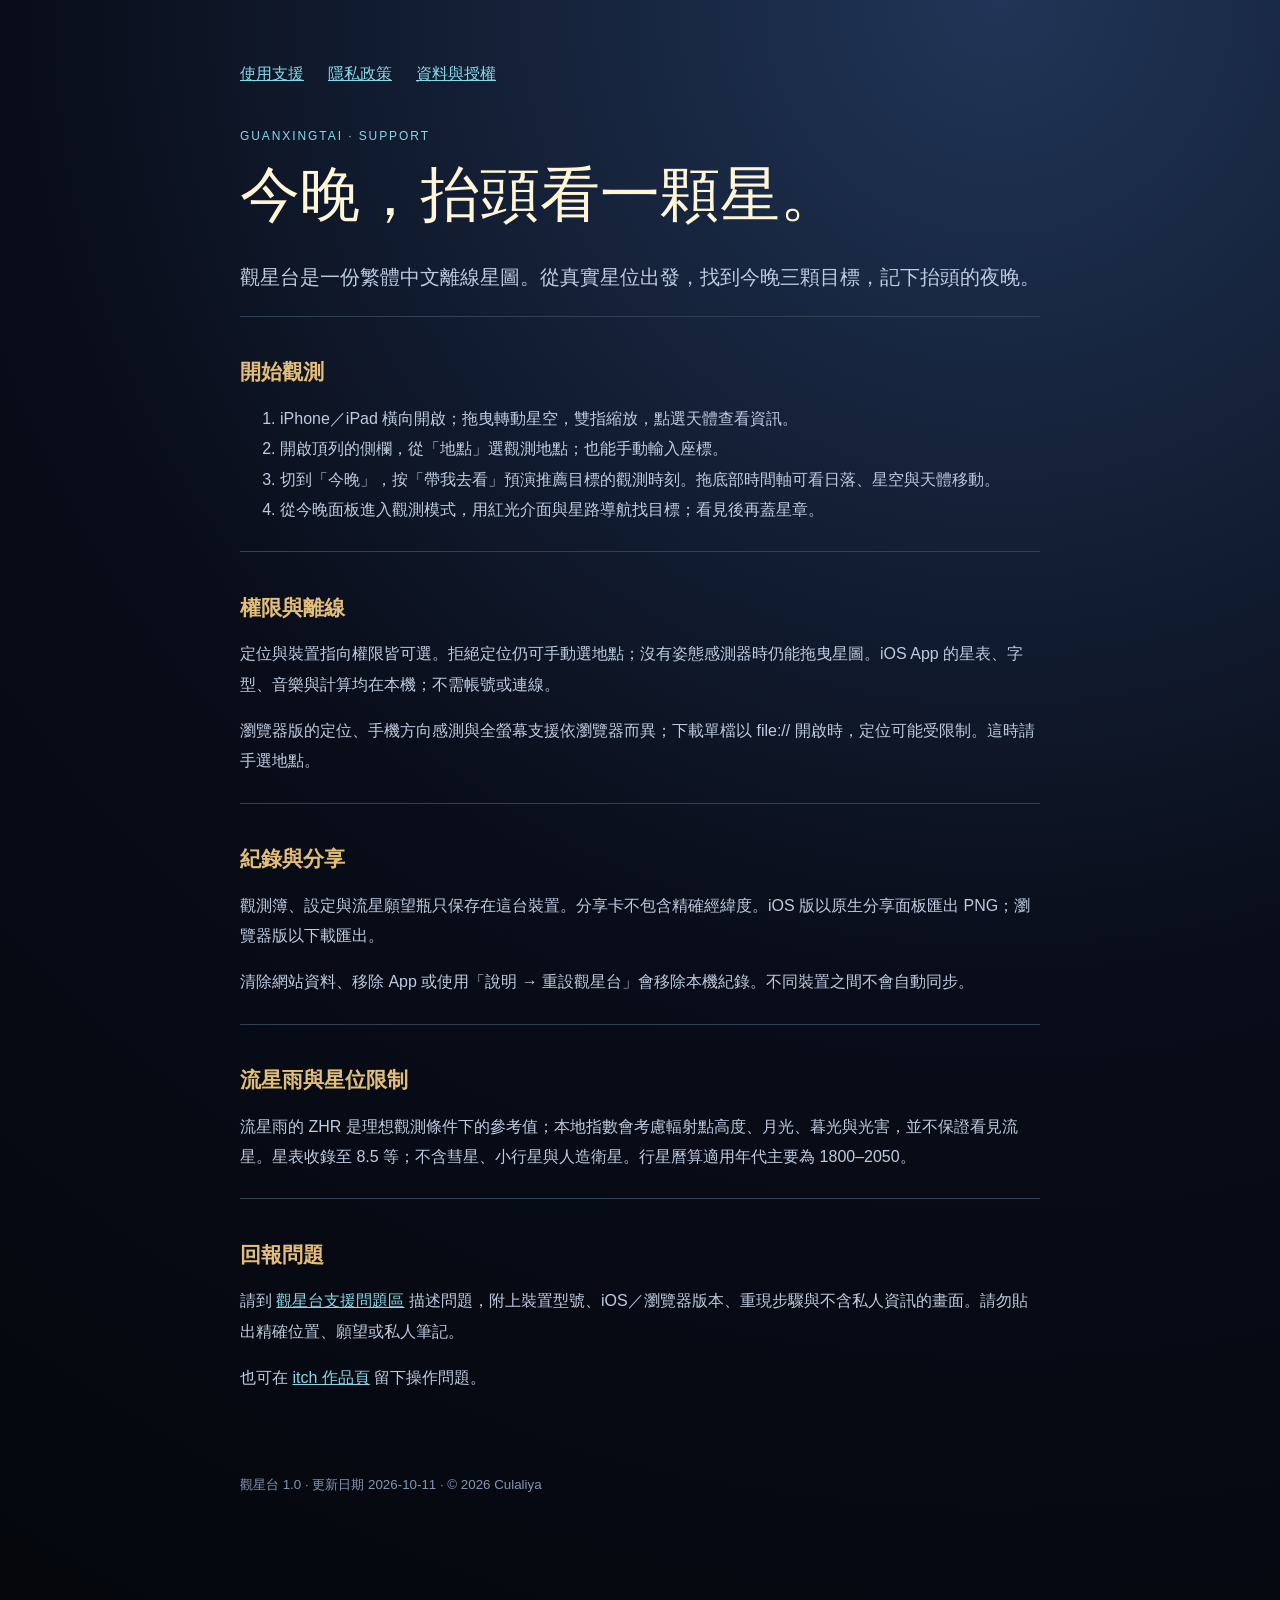
==== index.html @ d4f880db "Publish Guanxingtai support privacy and data attribution" ====
<!doctype html><html lang="zh-Hant"><head><meta charset="utf-8"><meta name="viewport" content="width=device-width,initial-scale=1"><meta name="color-scheme" content="dark"><title>使用支援 · 觀星台</title><link rel="stylesheet" href="site.css"></head><body><main>
<nav><a href="./">使用支援</a><a href="privacy.html">隱私政策</a><a href="third-party.html">資料與授權</a></nav>
<div class="eyebrow">GUANXINGTAI · SUPPORT</div><h1>今晚，抬頭看一顆星。</h1><p class="intro">觀星台是一份繁體中文離線星圖。從真實星位出發，找到今晚三顆目標，記下抬頭的夜晚。</p>
<section><h2>開始觀測</h2><ol><li>iPhone／iPad 橫向開啟；拖曳轉動星空，雙指縮放，點選天體查看資訊。</li><li>開啟頂列的側欄，從「地點」選觀測地點；也能手動輸入座標。</li><li>切到「今晚」，按「帶我去看」預演推薦目標的觀測時刻。拖底部時間軸可看日落、星空與天體移動。</li><li>從今晚面板進入觀測模式，用紅光介面與星路導航找目標；看見後再蓋星章。</li></ol></section>
<section><h2>權限與離線</h2><p>定位與裝置指向權限皆可選。拒絕定位仍可手動選地點；沒有姿態感測器時仍能拖曳星圖。iOS App 的星表、字型、音樂與計算均在本機；不需帳號或連線。</p><p>瀏覽器版的定位、手機方向感測與全螢幕支援依瀏覽器而異；下載單檔以 file:// 開啟時，定位可能受限制。這時請手選地點。</p></section>
<section><h2>紀錄與分享</h2><p>觀測簿、設定與流星願望瓶只保存在這台裝置。分享卡不包含精確經緯度。iOS 版以原生分享面板匯出 PNG；瀏覽器版以下載匯出。</p><p>清除網站資料、移除 App 或使用「說明 → 重設觀星台」會移除本機紀錄。不同裝置之間不會自動同步。</p></section>
<section><h2>流星雨與星位限制</h2><p>流星雨的 ZHR 是理想觀測條件下的參考值；本地指數會考慮輻射點高度、月光、暮光與光害，並不保證看見流星。星表收錄至 8.5 等；不含彗星、小行星與人造衛星。行星曆算適用年代主要為 1800–2050。</p></section>
<section><h2>回報問題</h2><p>請到 <a href="https://github.com/Culaliya/guanxingtai-support/issues">觀星台支援問題區</a> 描述問題，附上裝置型號、iOS／瀏覽器版本、重現步驟與不含私人資訊的畫面。請勿貼出精確位置、願望或私人筆記。</p><p>也可在 <a href="https://culaliya.itch.io/guanxingtai">itch 作品頁</a> 留下操作問題。</p></section>
<p class="stamp"><small>觀星台 1.0 · 更新日期 2026-10-11 · © 2026 Culaliya</small></p></main></body></html>
---- site.css ----
:root{color-scheme:dark;font-family:-apple-system,BlinkMacSystemFont,"Noto Sans TC",sans-serif}*{box-sizing:border-box}body{margin:0;color:#dce4f3;background:radial-gradient(circle at 78% 0,#203557,#090d19 52%,#05070d)}main{width:min(800px,calc(100% - 40px));margin:auto;padding:64px 0 88px}nav{display:flex;gap:24px;flex-wrap:wrap;margin-bottom:44px}a{color:#88d9e7}h1{font-size:clamp(34px,7vw,60px);font-weight:500;color:#fff5d7;margin:12px 0 22px}h2{color:#e3bd7a;font-size:21px}p,li{line-height:1.9;color:#becbe0}section{border-top:1px solid #324055;padding:24px 0 10px}small{color:#8296b5}.eyebrow{letter-spacing:.16em;color:#88d9e7;font-size:12px}.intro{font-size:20px}.stamp{margin-top:50px}
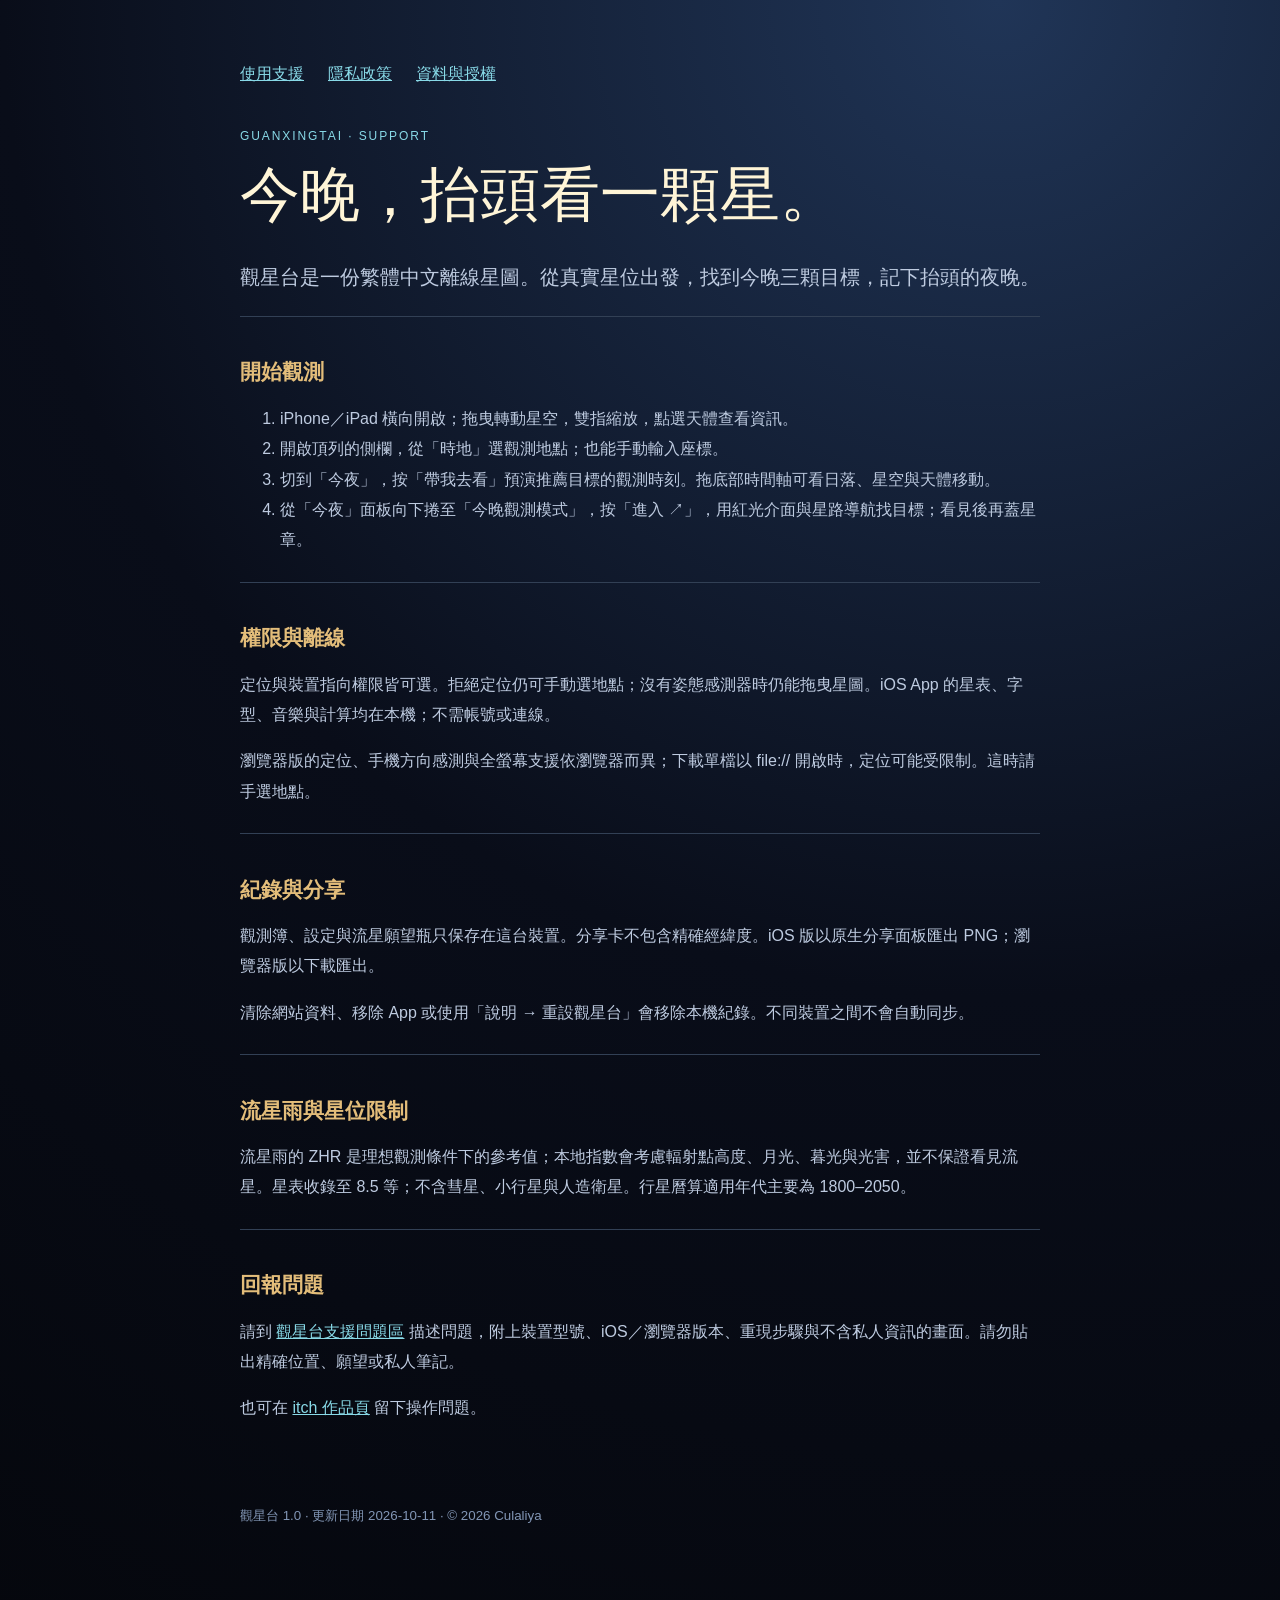
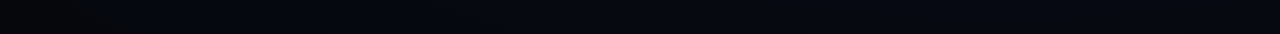
==== commit a199375c: "Align support steps with current app tab labels" ====
--- a/index.html
+++ b/index.html
@@ -1,7 +1,7 @@
 <!doctype html><html lang="zh-Hant"><head><meta charset="utf-8"><meta name="viewport" content="width=device-width,initial-scale=1"><meta name="color-scheme" content="dark"><title>使用支援 · 觀星台</title><link rel="stylesheet" href="site.css"></head><body><main>
 <nav><a href="./">使用支援</a><a href="privacy.html">隱私政策</a><a href="third-party.html">資料與授權</a></nav>
 <div class="eyebrow">GUANXINGTAI · SUPPORT</div><h1>今晚，抬頭看一顆星。</h1><p class="intro">觀星台是一份繁體中文離線星圖。從真實星位出發，找到今晚三顆目標，記下抬頭的夜晚。</p>
-<section><h2>開始觀測</h2><ol><li>iPhone／iPad 橫向開啟；拖曳轉動星空，雙指縮放，點選天體查看資訊。</li><li>開啟頂列的側欄，從「地點」選觀測地點；也能手動輸入座標。</li><li>切到「今晚」，按「帶我去看」預演推薦目標的觀測時刻。拖底部時間軸可看日落、星空與天體移動。</li><li>從今晚面板進入觀測模式，用紅光介面與星路導航找目標；看見後再蓋星章。</li></ol></section>
+<section><h2>開始觀測</h2><ol><li>iPhone／iPad 橫向開啟；拖曳轉動星空，雙指縮放，點選天體查看資訊。</li><li>開啟頂列的側欄，從「時地」選觀測地點；也能手動輸入座標。</li><li>切到「今夜」，按「帶我去看」預演推薦目標的觀測時刻。拖底部時間軸可看日落、星空與天體移動。</li><li>從「今夜」面板向下捲至「今晚觀測模式」，按「進入 ↗」，用紅光介面與星路導航找目標；看見後再蓋星章。</li></ol></section>
 <section><h2>權限與離線</h2><p>定位與裝置指向權限皆可選。拒絕定位仍可手動選地點；沒有姿態感測器時仍能拖曳星圖。iOS App 的星表、字型、音樂與計算均在本機；不需帳號或連線。</p><p>瀏覽器版的定位、手機方向感測與全螢幕支援依瀏覽器而異；下載單檔以 file:// 開啟時，定位可能受限制。這時請手選地點。</p></section>
 <section><h2>紀錄與分享</h2><p>觀測簿、設定與流星願望瓶只保存在這台裝置。分享卡不包含精確經緯度。iOS 版以原生分享面板匯出 PNG；瀏覽器版以下載匯出。</p><p>清除網站資料、移除 App 或使用「說明 → 重設觀星台」會移除本機紀錄。不同裝置之間不會自動同步。</p></section>
 <section><h2>流星雨與星位限制</h2><p>流星雨的 ZHR 是理想觀測條件下的參考值；本地指數會考慮輻射點高度、月光、暮光與光害，並不保證看見流星。星表收錄至 8.5 等；不含彗星、小行星與人造衛星。行星曆算適用年代主要為 1800–2050。</p></section>
